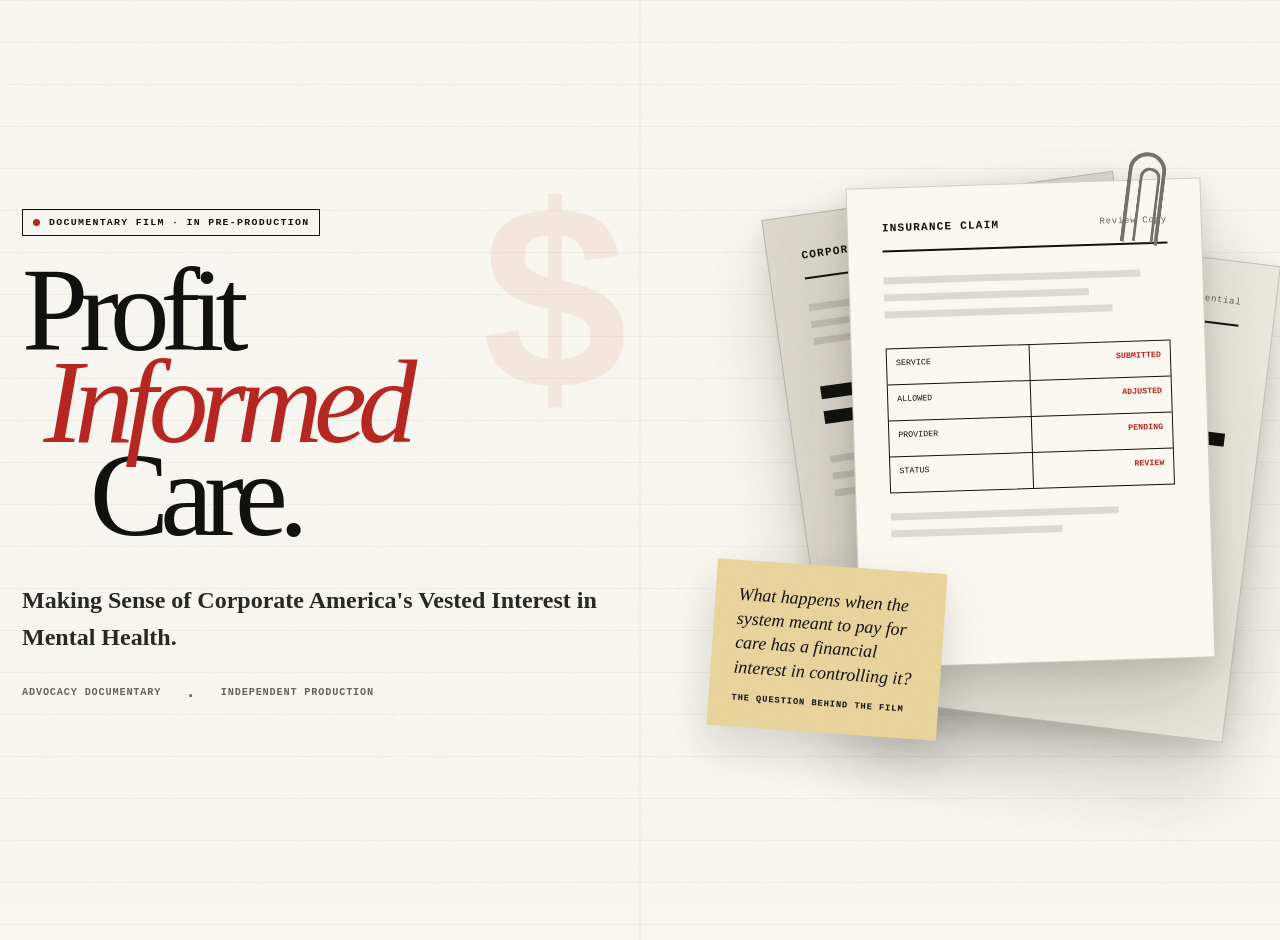
==== index.html @ 650b1b35 "lots of work, game now starts but doesnt display, also work on map editor" ====
﻿<!DOCTYPE html>
<html lang="en">

<head>
    <meta charset="UTF-8">
    <meta name="viewport" content="width=device-width, initial-scale=1.0">

    <title>Profit-Informed Care — Documentary Film</title>

    <meta name="description"
        content="Profit-Informed Care is an advocacy documentary investigating corporate America's vested interest in mental health and the experiences of independent clinicians navigating the private insurance system.">

    <meta name="theme-color" content="#f0eee8">

    <meta property="og:type" content="website">
    <meta property="og:title" content="Profit-Informed Care — Documentary Film">
    <meta property="og:description"
        content="Making sense of corporate America's vested interest in mental health. An advocacy documentary currently in pre-production.">

    <meta name="twitter:card" content="summary_large_image">
    <meta name="twitter:title" content="Profit-Informed Care — Documentary Film">
    <meta name="twitter:description"
        content="Making sense of corporate America's vested interest in mental health.">


    <style>
        /* ============================================================
           PROFIT-INFORMED CARE
           Documentary Landing Page

           Visual language:
           - investigative journalism
           - financial documents
           - clinical paperwork
           - editorial documentary
           - restrained red / paper / ink
           ============================================================ */

        :root {
            --paper: #efede6;
            --paper-light: #f8f6f0;

            --ink: #11110f;
            --ink-soft: #282824;
            --muted: #66645e;

            --red: #b72722;
            --red-dark: #7e1815;

            --max: 1260px;

            --serif:
                "Iowan Old Style",
                "Palatino Linotype",
                Palatino,
                "Book Antiqua",
                Georgia,
                serif;

            --sans:
                Inter,
                "Helvetica Neue",
                Helvetica,
                Arial,
                sans-serif;

            --mono:
                "SFMono-Regular",
                Consolas,
                "Liberation Mono",
                monospace;
        }

        * {
            box-sizing: border-box;
        }

        html {
            scroll-behavior: smooth;
            background: var(--ink);
        }

        body {
            margin: 0;
            min-width: 320px;
            overflow-x: hidden;
            color: var(--ink);
            background: var(--paper);
            font-family: var(--sans);
            -webkit-font-smoothing: antialiased;
        }

        ::selection {
            color: white;
            background: var(--red);
        }

        img,
        svg {
            display: block;
            max-width: 100%;
        }

        a {
            color: inherit;
        }

        button,
        input {
            font: inherit;
        }

        .page {
            position: relative;
            overflow: clip;
        }

        .container {
            position: relative;
            z-index: 2;
            width: min(calc(100% - 44px), var(--max));
            margin-inline: auto;
        }

        /* ============================================================
           PAPER TEXTURE
           ============================================================ */

        .paper-noise {
            position: fixed;
            inset: 0;
            z-index: 100;
            opacity: 0.035;
            pointer-events: none;
            mix-blend-mode: multiply;

            background-image:
                url("data:image/svg+xml,%3Csvg viewBox='0 0 180 180' xmlns='http://www.w3.org/2000/svg'%3E%3Cfilter id='noise'%3E%3CfeTurbulence type='fractalNoise' baseFrequency='.8' numOctaves='4' stitchTiles='stitch'/%3E%3C/filter%3E%3Crect width='100%25' height='100%25' filter='url(%23noise)' opacity='.8'/%3E%3C/svg%3E");
        }

        /* ============================================================
           BUTTONS
           ============================================================ */

        .actions {
            display: flex;
            flex-wrap: wrap;
            gap: 11px;
        }

        .button {
            position: relative;
            display: inline-flex;
            align-items: center;
            justify-content: center;
            gap: 10px;

            min-height: 52px;
            padding: 0 21px;

            border: 1px solid var(--ink);
            color: var(--ink);
            background: transparent;

            text-decoration: none;

            font-family: var(--sans);
            font-size: 0.77rem;
            font-weight: 800;
            letter-spacing: 0.055em;
            text-transform: uppercase;

            transition:
                color 180ms ease,
                background 180ms ease,
                transform 180ms ease;
        }

        .button:hover {
            color: white;
            background: var(--ink);
            transform: translateY(-2px);
        }

        .button.primary {
            color: white;
            border-color: var(--red);
            background: var(--red);
        }

        .button.primary:hover {
            border-color: var(--red-dark);
            background: var(--red-dark);
        }

        .button svg {
            width: 17px;
            height: 17px;
        }

        /* ============================================================
           HERO
           ============================================================ */

        .hero {
            position: relative;
            min-height: 940px;
            display: flex;
            align-items: center;
            overflow: hidden;
            padding: 105px 0 130px;
            background: var(--paper-light);
        }

        .hero::before {
            content: "";
            position: absolute;
            inset: 0;

            background:
                linear-gradient(
                    90deg,
                    transparent 49.92%,
                    rgba(17,17,15,.055) 50%,
                    transparent 50.08%
                ),
                linear-gradient(
                    rgba(17,17,15,.035) 1px,
                    transparent 1px
                );

            background-size:
                100% 100%,
                100% 42px;

            pointer-events: none;
        }

        .hero-layout {
            display: grid;
            grid-template-columns: minmax(0, 1.08fr) minmax(370px, 0.92fr);
            gap: clamp(45px, 8vw, 110px);
            align-items: center;
        }

        .hero-copy {
            position: relative;
            z-index: 5;
        }

        .film-label {
            display: inline-flex;
            align-items: center;
            gap: 9px;

            margin-bottom: 28px;
            padding: 7px 10px;

            border: 1px solid var(--ink);

            font-family: var(--mono);
            font-size: 0.62rem;
            font-weight: 800;
            letter-spacing: 0.13em;
            text-transform: uppercase;
        }

        .film-label .dot {
            width: 7px;
            height: 7px;
            border-radius: 50%;
            background: var(--red);
        }

        .hero h1 {
            max-width: 850px;
            margin: 0;

            font-family: var(--serif);
            font-size: clamp(4.6rem, 9.3vw, 9.6rem);
            font-weight: 400;
            line-height: 0.78;
            letter-spacing: -0.075em;
        }

        .hero h1 span {
            display: block;
        }

        .hero h1 .profit {
            position: relative;
            z-index: 2;
        }

        .hero h1 .informed {
            position: relative;
            z-index: 1;
            margin-left: 0.18em;
            color: var(--red);
            font-style: italic;
        }

        .hero h1 .care {
            margin-left: 0.57em;
        }

        .hero h1 .profit::after {
            content: "$";
            position: absolute;
            z-index: -1;
            top: -0.37em;
            right: 0.06em;

            color: rgba(183,39,34,.075);

            font-family: var(--sans);
            font-size: 2.2em;
            font-weight: 900;
            line-height: 1;
        }

        .hero-subtitle {
            max-width: 630px;
            margin: 40px 0 30px;

            color: var(--ink-soft);

            font-family: var(--serif);
            font-size: clamp(1.2rem, 2vw, 1.5rem);
            line-height: 1.55;
        }

        .hero-subtitle strong {
            font-weight: 700;
        }

        .hero-meta {
            display: flex;
            flex-wrap: wrap;
            gap: 8px 24px;
            margin-top: 27px;

            color: var(--muted);

            font-family: var(--mono);
            font-size: 0.64rem;
            font-weight: 700;
            letter-spacing: 0.08em;
            text-transform: uppercase;
        }

        /* ============================================================
           HERO DOCUMENT COLLAGE
           ============================================================ */

        .hero-art {
            position: relative;
            min-height: 650px;
            perspective: 1200px;
        }

        .document {
            position: absolute;

            width: 355px;
            min-height: 480px;
            padding: 34px;

            border: 1px solid rgba(17,17,15,.18);
            background: #faf8f1;

            box-shadow:
                0 45px 80px rgba(35,31,23,.18),
                0 10px 25px rgba(35,31,23,.1);
        }

        .document.back {
            top: 60px;
            right: 110px;
            transform: rotate(-8deg);

            background: #dcd8cd;
        }

        .document.mid {
            top: 110px;
            right: 5px;
            transform: rotate(7deg);

            background: #ece9e0;
        }

        .document.front {
            top: 50px;
            right: 50px;
            z-index: 3;
            transform: rotate(-1.8deg);
        }

        .doc-header {
            display: flex;
            justify-content: space-between;
            gap: 20px;

            padding-bottom: 16px;
            margin-bottom: 25px;

            border-bottom: 2px solid var(--ink);
        }

        .doc-header strong {
            font-family: var(--mono);
            font-size: 0.7rem;
            letter-spacing: 0.1em;
            text-transform: uppercase;
        }

        .doc-header span {
            color: var(--muted);
            font-family: var(--mono);
            font-size: 0.57rem;
            letter-spacing: 0.07em;
        }

        .doc-line {
            height: 7px;
            margin-bottom: 10px;
            background: rgba(17,17,15,.13);
        }

        .doc-line.w90 { width: 90%; }
        .doc-line.w80 { width: 80%; }
        .doc-line.w72 { width: 72%; }
        .doc-line.w60 { width: 60%; }
        .doc-line.w45 { width: 45%; }

        .doc-space {
            height: 20px;
        }

        .redaction {
            position: relative;
            height: 13px;
            margin: 12px 0;
            background: var(--ink);
        }

        .redaction.short {
            width: 65%;
        }

        .claim-table {
            margin-top: 30px;
            border: 1px solid var(--ink);
        }

        .claim-row {
            display: grid;
            grid-template-columns: 1fr 1fr;
        }

        .claim-row + .claim-row {
            border-top: 1px solid var(--ink);
        }

        .claim-cell {
            min-height: 35px;
            padding: 9px;

            font-family: var(--mono);
            font-size: 0.52rem;
            text-transform: uppercase;
        }

        .claim-cell + .claim-cell {
            border-left: 1px solid var(--ink);
        }

        .claim-cell.money {
            color: var(--red);
            font-weight: 900;
            text-align: right;
        }

        .stamp {
            position: absolute;
            right: -40px;
            bottom: 100px;
            z-index: 7;

            display: grid;
            place-items: center;

            width: 175px;
            height: 62px;

            border: 5px solid var(--red);
            color: var(--red);

            font-family: var(--mono);
            font-size: 1.05rem;
            font-weight: 900;
            letter-spacing: 0.12em;
            text-transform: uppercase;

            transform: rotate(-12deg);

            opacity: 0.88;
        }

        .paperclip {
            position: absolute;
            z-index: 9;
            top: 19px;
            right: 95px;

            width: 38px;
            height: 92px;

            border: 4px solid #73716b;
            border-bottom: 0;
            border-radius: 25px 25px 0 0;

            transform: rotate(7deg);
        }

        .paperclip::after {
            content: "";
            position: absolute;
            top: 11px;
            left: 8px;

            width: 15px;
            height: 72px;

            border: 3px solid #73716b;
            border-bottom: 0;
            border-radius: 18px 18px 0 0;
        }

        .hero-note {
            position: absolute;
            z-index: 10;
            left: -25px;
            bottom: 50px;

            width: 230px;
            padding: 22px 23px;

            color: var(--ink);
            background: #e8d49c;

            box-shadow: 0 20px 45px rgba(30,25,18,.15);

            font-family: var(--serif);
            font-size: 1.12rem;
            font-style: italic;
            line-height: 1.35;

            transform: rotate(4deg);
        }

        .hero-note strong {
            display: block;
            margin-top: 14px;

            font-family: var(--mono);
            font-size: 0.55rem;
            font-style: normal;
            letter-spacing: 0.1em;
            text-transform: uppercase;
        }

        /* ============================================================
           RESPONSIVE
           ============================================================ */

        @media (max-width: 1050px) {

            .hero-layout {
                grid-template-columns: 1fr 0.75fr;
                gap: 35px;
            }

            .hero-art {
                min-height: 600px;
                transform: scale(.88);
                transform-origin: center right;
            }

            .document {
                width: 330px;
            }

        }

        @media (max-width: 850px) {

            .hero {
                min-height: auto;
                padding: 90px 0 100px;
            }

            .hero-layout {
                grid-template-columns: 1fr;
            }

            .hero-art {
                width: min(100%, 520px);
                min-height: 620px;
                margin: 20px auto 0;

                transform: none;
            }

        }

        @media (max-width: 600px) {

            .container {
                width: min(calc(100% - 28px), var(--max));
            }

            .hero h1 {
                font-size: clamp(4.2rem, 22vw, 7rem);
            }

            .hero h1 .informed {
                margin-left: 0;
            }

            .hero h1 .care {
                margin-left: 0.3em;
            }

            .hero-art {
                min-height: 530px;
                margin-left: -10px;
            }

            .document {
                width: 285px;
                min-height: 420px;
                padding: 25px;
            }

            .document.back {
                right: 55px;
            }

            .document.mid {
                right: -15px;
            }

            .document.front {
                right: 10px;
            }

            .stamp {
                right: -20px;
                width: 145px;
                height: 55px;
                font-size: .85rem;
            }

            .hero-note {
                left: 0;
                bottom: 5px;
                width: 190px;
                font-size: .95rem;
            }

        }

        @media (prefers-reduced-motion: reduce) {

            *,
            *::before,
            *::after {
                scroll-behavior: auto !important;
                animation-duration: .001ms !important;
                transition-duration: .001ms !important;
            }

        }
    </style>
</head>

<body>

    <div class="paper-noise" aria-hidden="true"></div>

    <!--
        Shared Unlim8ted navigation.
        Change these URLs if this project lives on a different domain.
    -->
    <site-navbar
        cart-href="https://unlim8ted.com/sign-in/cart"
        signin-href="https://unlim8ted.com/sign-in"
        profile-href="https://unlim8ted.com/profile">
    </site-navbar>

    <main class="page">

        <!-- ========================================================
             HERO
             ======================================================== -->

        <section class="hero">

            <div class="container hero-layout">

                <div class="hero-copy">

                    <div class="film-label">
                        <span class="dot"></span>
                        Documentary Film · In Pre-Production
                    </div>

                    <h1>
                        <span class="profit">Profit</span>
                        <span class="informed">Informed</span>
                        <span class="care">Care.</span>
                    </h1>

                    <p class="hero-subtitle">
                        <strong>Making Sense of Corporate America's Vested
                        Interest in Mental Health.</strong>
                    </p>

                    

                    <div class="hero-meta">
                        <span>Advocacy Documentary</span>
                        <span style="font-size:large">·</span>
                        <span>Independent Production</span>
                    </div>

                </div>


                <!-- INVESTIGATIVE PAPER COLLAGE -->

                <div class="hero-art" aria-hidden="true">

                    <div class="document back">

                        <div class="doc-header">
                            <strong>Corporate Structure</strong>
                            <span>Exhibit 03</span>
                        </div>

                        <div class="doc-line w90"></div>
                        <div class="doc-line w80"></div>
                        <div class="doc-line w72"></div>

                        <div class="doc-space"></div>

                        <div class="redaction"></div>
                        <div class="redaction short"></div>

                        <div class="doc-space"></div>

                        <div class="doc-line w90"></div>
                        <div class="doc-line w60"></div>
                        <div class="doc-line w80"></div>

                    </div>

                    <div class="document mid">

                        <div class="doc-header">
                            <strong>Provider Record</strong>
                            <span>Confidential</span>
                        </div>

                        <div class="doc-line w80"></div>
                        <div class="doc-line w90"></div>
                        <div class="doc-line w60"></div>

                        <div class="doc-space"></div>

                        <div class="redaction"></div>

                        <div class="doc-line w72"></div>
                        <div class="doc-line w90"></div>
                        <div class="doc-line w45"></div>

                    </div>

                    <div class="document front">

                        <div class="doc-header">
                            <strong>Insurance Claim</strong>
                            <span>Review Copy</span>
                        </div>

                        <div class="doc-line w90"></div>
                        <div class="doc-line w72"></div>
                        <div class="doc-line w80"></div>

                        <div class="claim-table">

                            <div class="claim-row">
                                <div class="claim-cell">Service</div>
                                <div class="claim-cell money">Submitted</div>
                            </div>

                            <div class="claim-row">
                                <div class="claim-cell">Allowed</div>
                                <div class="claim-cell money">Adjusted</div>
                            </div>

                            <div class="claim-row">
                                <div class="claim-cell">Provider</div>
                                <div class="claim-cell money">Pending</div>
                            </div>

                            <div class="claim-row">
                                <div class="claim-cell">Status</div>
                                <div class="claim-cell money">Review</div>
                            </div>

                        </div>

                        <div class="doc-space"></div>

                        <div class="doc-line w80"></div>
                        <div class="doc-line w60"></div>

                    </div>

                    <div class="paperclip"></div>


                    <div class="hero-note">
                        What happens when the system meant to pay for care
                        has a financial interest in controlling it?

                        <strong>The question behind the film</strong>
                    </div>

                </div>

            </div>

        </section>
</html>
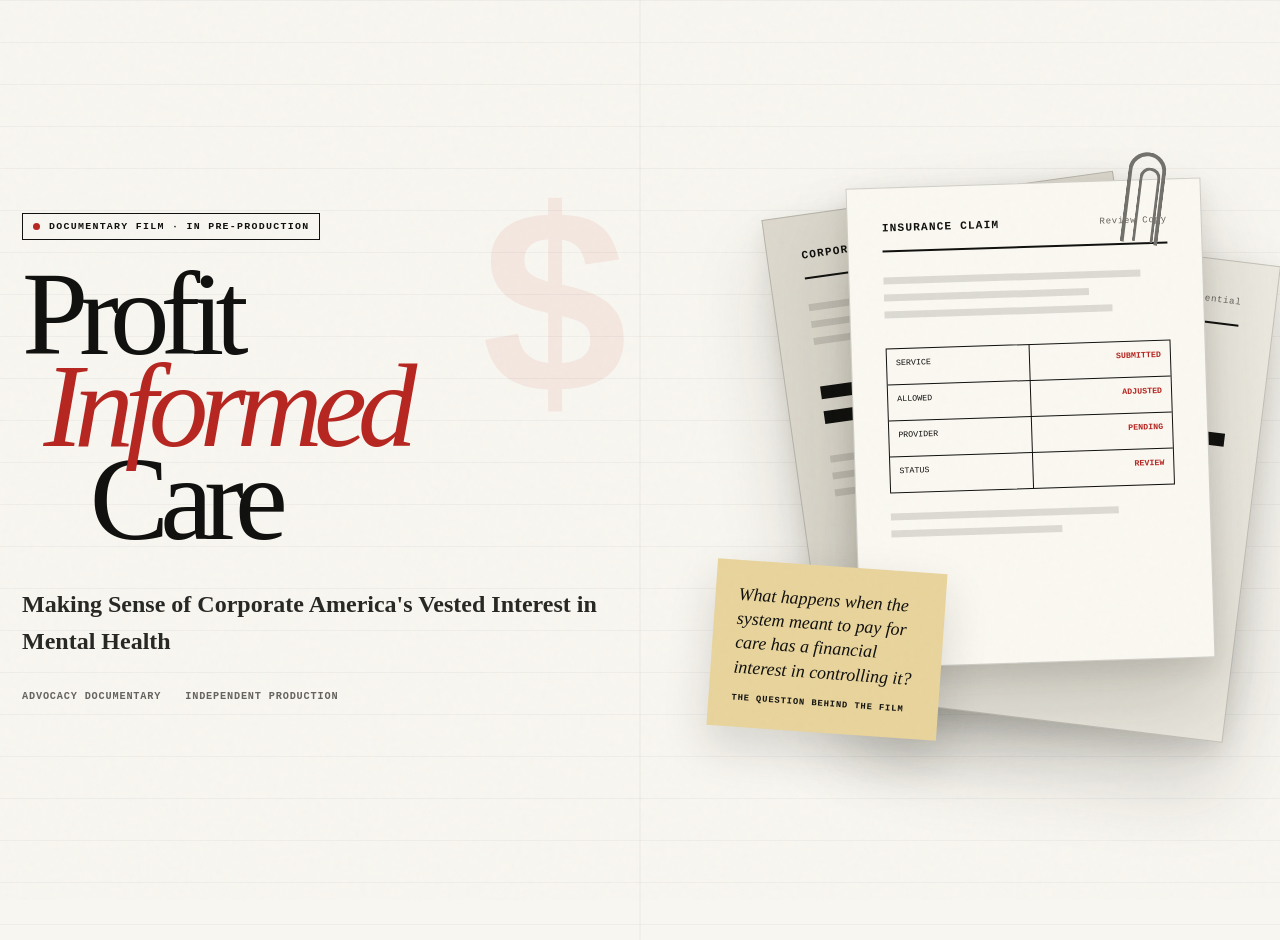
==== commit 1e865b14: "Get Celeste Runtime to run patch celeste runtime to fix unrenderable color (RGB16F)" ====
--- a/index.html
+++ b/index.html
@@ -720,19 +720,18 @@
                     <h1>
                         <span class="profit">Profit</span>
                         <span class="informed">Informed</span>
-                        <span class="care">Care.</span>
+                        <span class="care">Care</span>
                     </h1>
 
                     <p class="hero-subtitle">
                         <strong>Making Sense of Corporate America's Vested
-                        Interest in Mental Health.</strong>
+                        Interest in Mental Health</strong>
                     </p>
 
                     
 
                     <div class="hero-meta">
                         <span>Advocacy Documentary</span>
-                        <span style="font-size:large">·</span>
                         <span>Independent Production</span>
                     </div>
 
